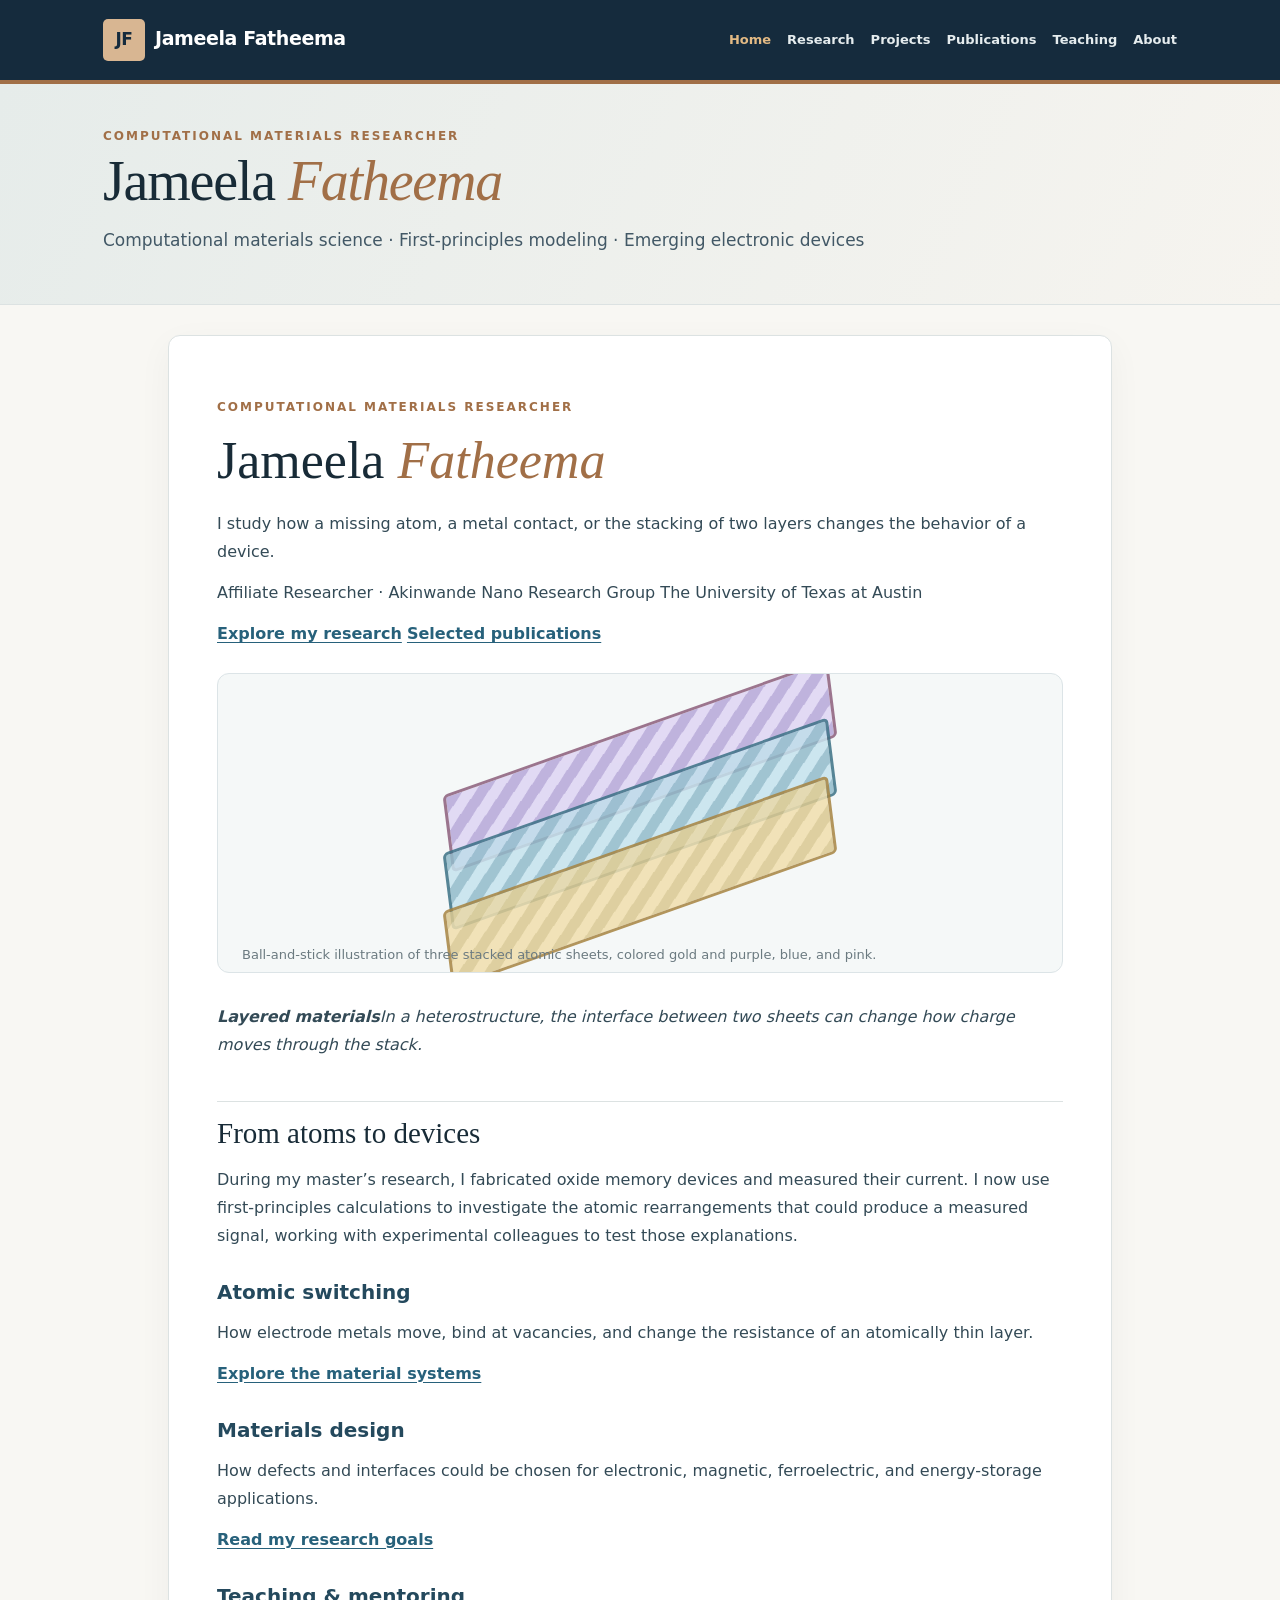
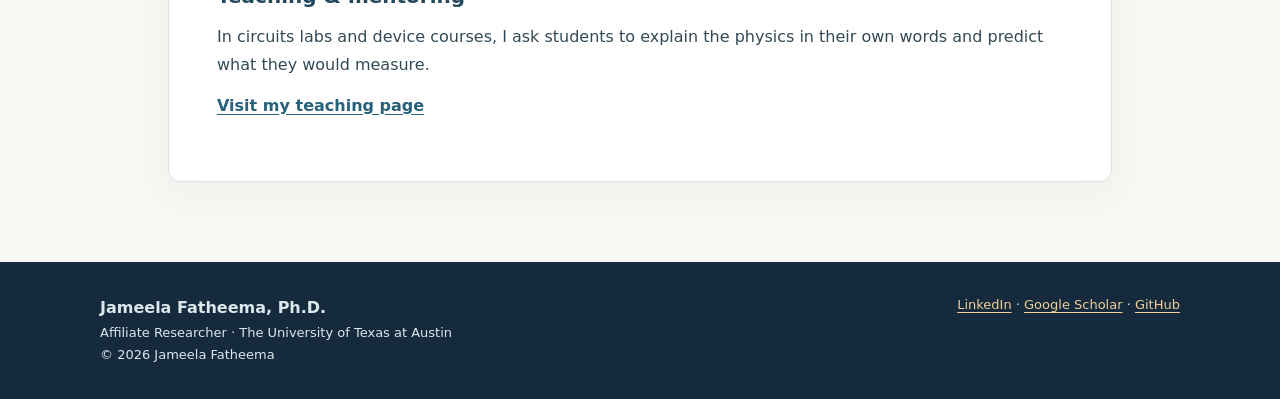
==== docs/index.html @ efac2093 "Add GitHub Pages mirror of academic research website" ====
<!doctype html>
<html lang="en"><head><meta charset="utf-8"><meta name="viewport" content="width=device-width, initial-scale=1"><meta name="description" content="Jameela Fatheema, affiliate researcher at UT Austin, connects atomic-scale modeling and experiments to study two-dimensional materials for emerging devices."><title>Jameela Fatheema | Computational Materials Researcher</title><link rel="stylesheet" href="./style.css"></head><body><a class="skip" href="#main-content">Skip to content</a><header><div class="head-inner"><a class="brand" href="./index.html"><span class="mark">JF</span>Jameela Fatheema</a><nav class="nav" aria-label="Main navigation"><a href="./index.html" aria-current="page">Home</a>
<a href="./research.html">Research</a>
<a href="./projects.html">Projects</a>
<a href="./publications.html">Publications</a>
<a href="./teaching.html">Teaching</a>
<a href="./about.html">About</a></nav></div></header><div class="intro"><div class="intro-inner"><p class="eyebrow">Computational materials researcher</p><h1>Jameela <em>Fatheema</em></h1><p>Computational materials science · First-principles modeling · Emerging electronic devices</p></div></div><div class="wrap"><main id="main-content" class="main-card"><p>Computational materials researcher</p>
<h1 id="jameela-fatheema">Jameela <em>Fatheema</em></h1>
<p>I study how a missing atom, a metal contact, or the stacking of two layers changes the behavior of a device.</p>
<p>Affiliate Researcher · Akinwande Nano Research Group The University of Texas at Austin</p>
<p><a href="./research.html">Explore my research</a> <a href="./publications.html">Selected publications</a></p>
<figure class="simple-figure art-layers"><div class="layer layer-one"></div><div class="layer layer-two"></div><div class="layer layer-three"></div><figcaption>Ball-and-stick illustration of three stacked atomic sheets, colored gold and purple, blue, and pink.</figcaption></figure>
<p><em><strong>Layered materials</strong>In a heterostructure, the interface between two sheets can change how charge moves through the stack.</em></p>
<h2 id="from-atoms-to-devices">From atoms to devices</h2>
<p>During my master’s research, I fabricated oxide memory devices and measured their current. I now use first-principles calculations to investigate the atomic rearrangements that could produce a measured signal, working with experimental colleagues to test those explanations.</p>
<h3 id="atomic-switching">Atomic switching</h3>
<p>How electrode metals move, bind at vacancies, and change the resistance of an atomically thin layer.</p>
<p><a href="./projects.html">Explore the material systems</a></p>
<h3 id="materials-design">Materials design</h3>
<p>How defects and interfaces could be chosen for electronic, magnetic, ferroelectric, and energy-storage applications.</p>
<p><a href="./research.html#goals">Read my research goals</a></p>
<h3 id="teaching-mentoring">Teaching &amp; mentoring</h3>
<p>In circuits labs and device courses, I ask students to explain the physics in their own words and predict what they would measure.</p>
<p><a href="./teaching.html">Visit my teaching page</a></p></main></div><footer><div class="inner"><div><strong>Jameela Fatheema, Ph.D.</strong><p>Affiliate Researcher · The University of Texas at Austin</p><p>© 2026 Jameela Fatheema</p></div><div><p><a href="https://www.linkedin.com/in/jameela-fatheema-aa6348159/">LinkedIn</a> · <a href="https://scholar.google.com/citations?user=cHxb59kAAAAJ&amp;hl=en">Google Scholar</a> · <a href="https://github.com/j-shah-7">GitHub</a></p></div></div></footer></body></html>
---- docs/style.css ----
:root{--bg:#f8f7f3;--paper:#fff;--ink:#182b37;--muted:#536b79;--accent:#a16f47;--line:#dce2e2;--dark:#152b3d}*{box-sizing:border-box}html{scroll-behavior:smooth}body{margin:0;background:var(--bg);color:var(--ink);font-family:system-ui,-apple-system,Segoe UI,Arial,sans-serif;font-size:16px;line-height:1.75}a{color:#27617b;text-underline-offset:3px}a:hover{color:#a16f47}header{background:var(--dark);color:#fff;border-bottom:4px solid var(--accent)}.head-inner{max-width:1130px;margin:auto;padding:19px 28px;display:flex;align-items:center;justify-content:space-between;gap:20px;flex-wrap:wrap}.brand{color:#fff;text-decoration:none;font-size:19px;font-weight:750;letter-spacing:-.4px}.brand .mark{display:inline-grid;place-items:center;width:42px;height:42px;margin-right:10px;background:#d8b692;color:#152b3d;border-radius:5px;font-size:17px}.nav{display:flex;flex-wrap:wrap;gap:16px}.nav a{color:#e5ecee;text-decoration:none;font-size:13px;font-weight:650}.nav a[aria-current="page"],.nav a:hover{color:#e3ba84}.intro{background:linear-gradient(115deg,#e6ecea,#f6f4ef);border-bottom:1px solid var(--line)}.intro-inner{max-width:1130px;margin:auto;padding:42px 28px 36px}.intro .eyebrow{color:#a16f47;text-transform:uppercase;letter-spacing:2px;font-size:12px;font-weight:800;margin:0 0 3px}.intro h1{margin:0 0 6px;font-family:Georgia,serif;font-size:clamp(34px,6vw,56px);line-height:1.14;font-weight:500;letter-spacing:-1.2px}.intro h1 em{font-style:italic;color:#a16f47}.intro p{max-width:800px;color:#425866;font-size:17px;margin:12px 0}.wrap{max-width:1000px;margin:0 auto;padding:30px 28px 80px}.main-card{background:var(--paper);border:1px solid var(--line);border-radius:12px;padding:clamp(22px,5vw,48px);box-shadow:0 10px 35px rgba(18,37,49,.045)}main h1{font-family:Georgia,serif;font-weight:500;font-size:clamp(32px,5vw,52px);line-height:1.15;margin:12px 0 20px}main h1 em{color:var(--accent)}main h2{font-size:clamp(22px,4vw,29px);line-height:1.25;margin:42px 0 14px;padding-top:13px;border-top:1px solid var(--line);font-family:Georgia,serif;font-weight:500}main h3{font-size:20px;line-height:1.35;margin:29px 0 7px;color:#24495d}main h4{font-size:17px;line-height:1.4;margin:24px 0 5px}main p{margin:13px 0;color:#334a56}main p:first-child{font-size:12px;letter-spacing:2px;text-transform:uppercase;color:#a16f47;font-weight:800}main a{font-weight:600}main .clean-list{padding-left:23px}main li{margin:6px 0}blockquote{background:#f4f7f6;border-left:4px solid #b58759;border-radius:0 8px 8px 0;padding:14px 22px;color:#355367;font-family:Georgia,serif;font-style:italic;margin:17px 0}hr{border:none;border-top:1px solid var(--line);margin:28px 0}.simple-figure{margin:25px 0 30px;padding:24px;border:1px solid #dce4e7;background:#f5f8f8;border-radius:12px;text-align:center;overflow:hidden}.simple-figure figcaption{color:#6b7a80;font-size:13px;text-align:left;margin-top:15px}.simple-figure svg{max-width:100%;height:auto}.art-layers{height:300px;position:relative;perspective:700px}.layer{position:absolute;left:27%;width:46%;height:80px;transform:skewY(-13deg) rotate(-7deg);border:3px solid #8c5f7c;opacity:.85;border-radius:5px}.layer-one{top:52px;background:repeating-linear-gradient(135deg,#b6a7d9 0 12px,#ded5f4 12px 24px)}.layer-two{top:110px;background:repeating-linear-gradient(135deg,#92bbcb 0 12px,#c5e3ee 12px 24px);border-color:#3b7185}.layer-three{top:168px;background:repeating-linear-gradient(135deg,#dbc991 0 12px,#f1dfae 12px 24px);border-color:#a78441}.art-layers figcaption{position:absolute;bottom:6px}.schematic-row{display:flex;justify-content:center;gap:10px;flex-wrap:wrap}.schematic-row span{padding:10px;background:#e9eeed;border:1px solid #cad6d9;border-radius:6px;font-size:13px;color:#285066}.schematic-arrow{font-size:30px;color:#a16f47}.page-links{display:flex;gap:10px;flex-wrap:wrap;margin:20px 0}.page-links a,.pill{display:inline-block;background:#e8efed;border:1px solid #cddad9;border-radius:30px;padding:7px 14px;text-decoration:none;font-size:13px}footer{background:var(--dark);color:#dce7ec;padding:32px 28px}footer .inner{max-width:1080px;margin:auto;display:flex;justify-content:space-between;gap:20px;flex-wrap:wrap}footer a{color:#efcf9d}footer p{margin:0;font-size:13px}.skip{position:absolute;left:-200vw}.skip:focus{left:6px;top:6px;background:#fff;padding:10px;z-index:100}#questions,#goals,#courses,#student-comments,#experience{scroll-margin-top:30px}@media(max-width:690px){.head-inner{padding:16px}.nav{gap:9px}.nav a{font-size:12px}.intro-inner{padding:30px 18px}.wrap{padding:18px 12px 48px}.main-card{padding:23px 18px}.art-layers{height:250px}.art-layers figcaption{bottom:2px}}
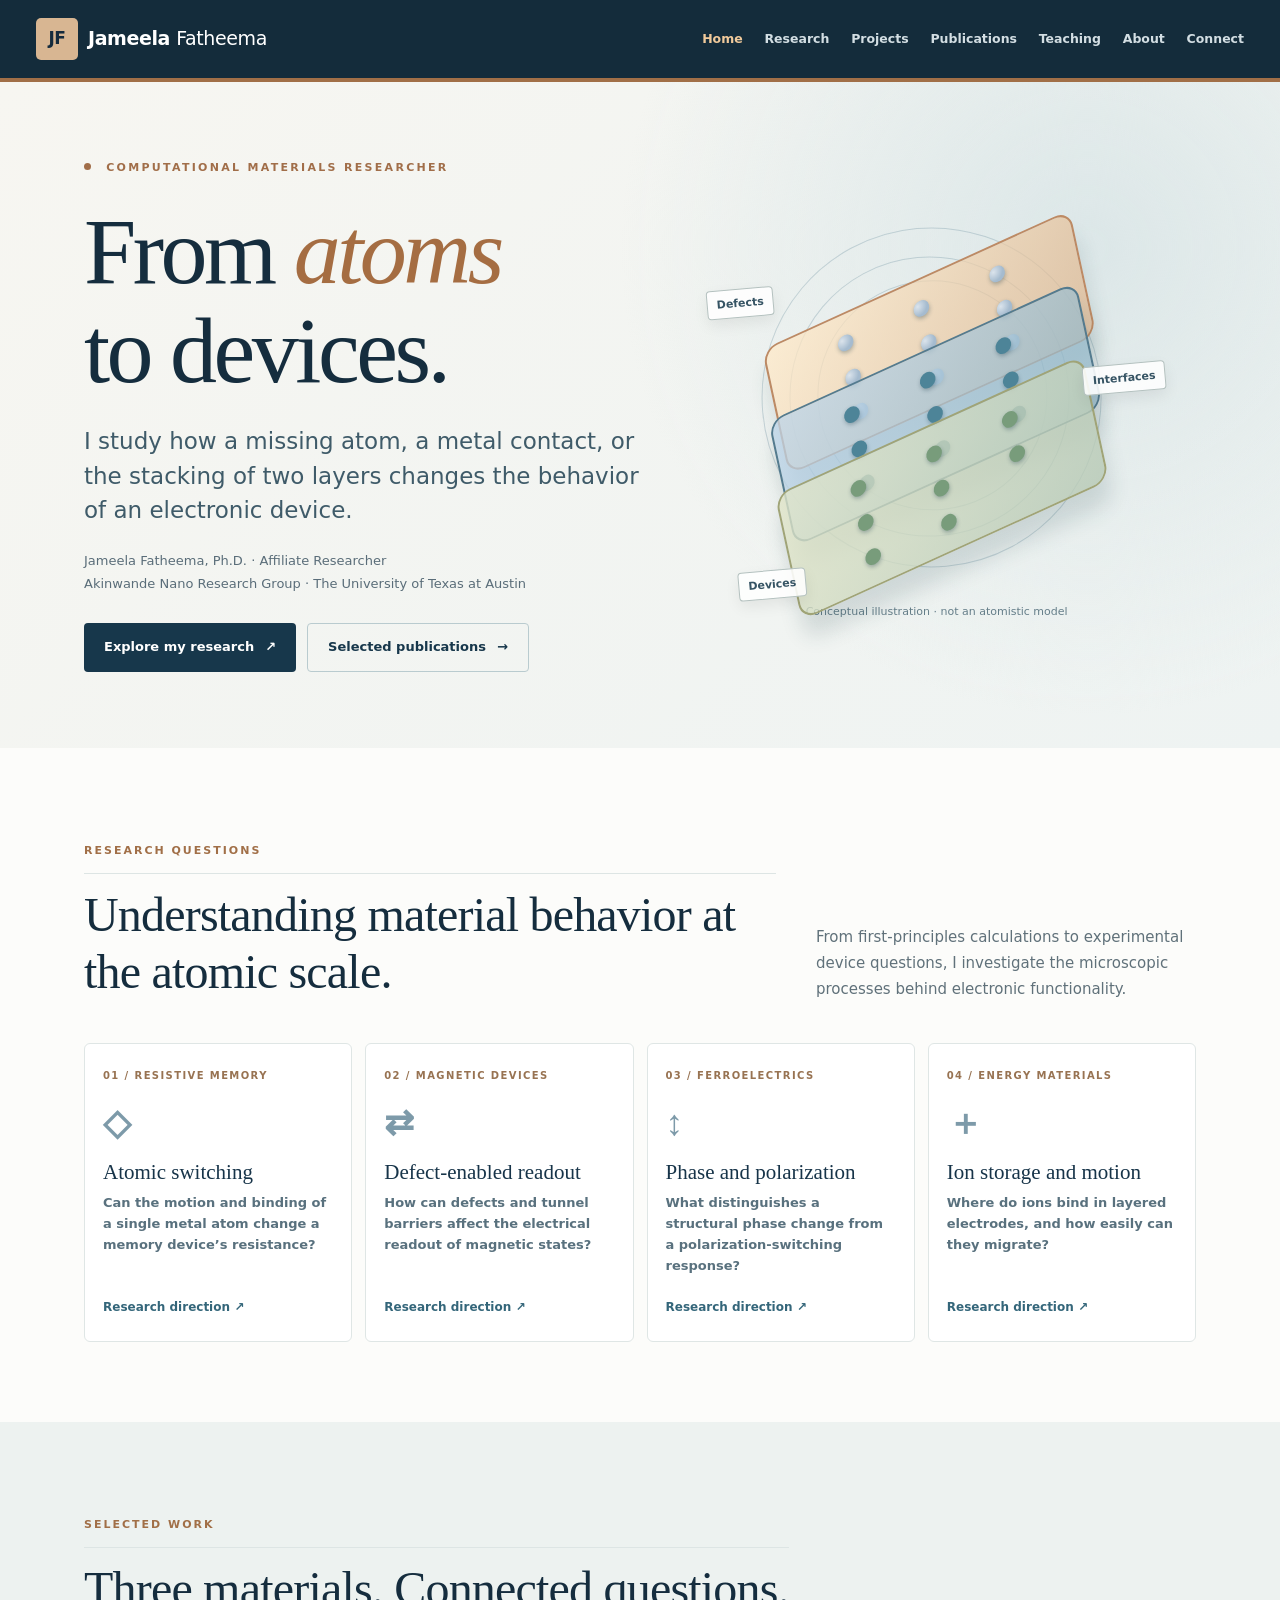
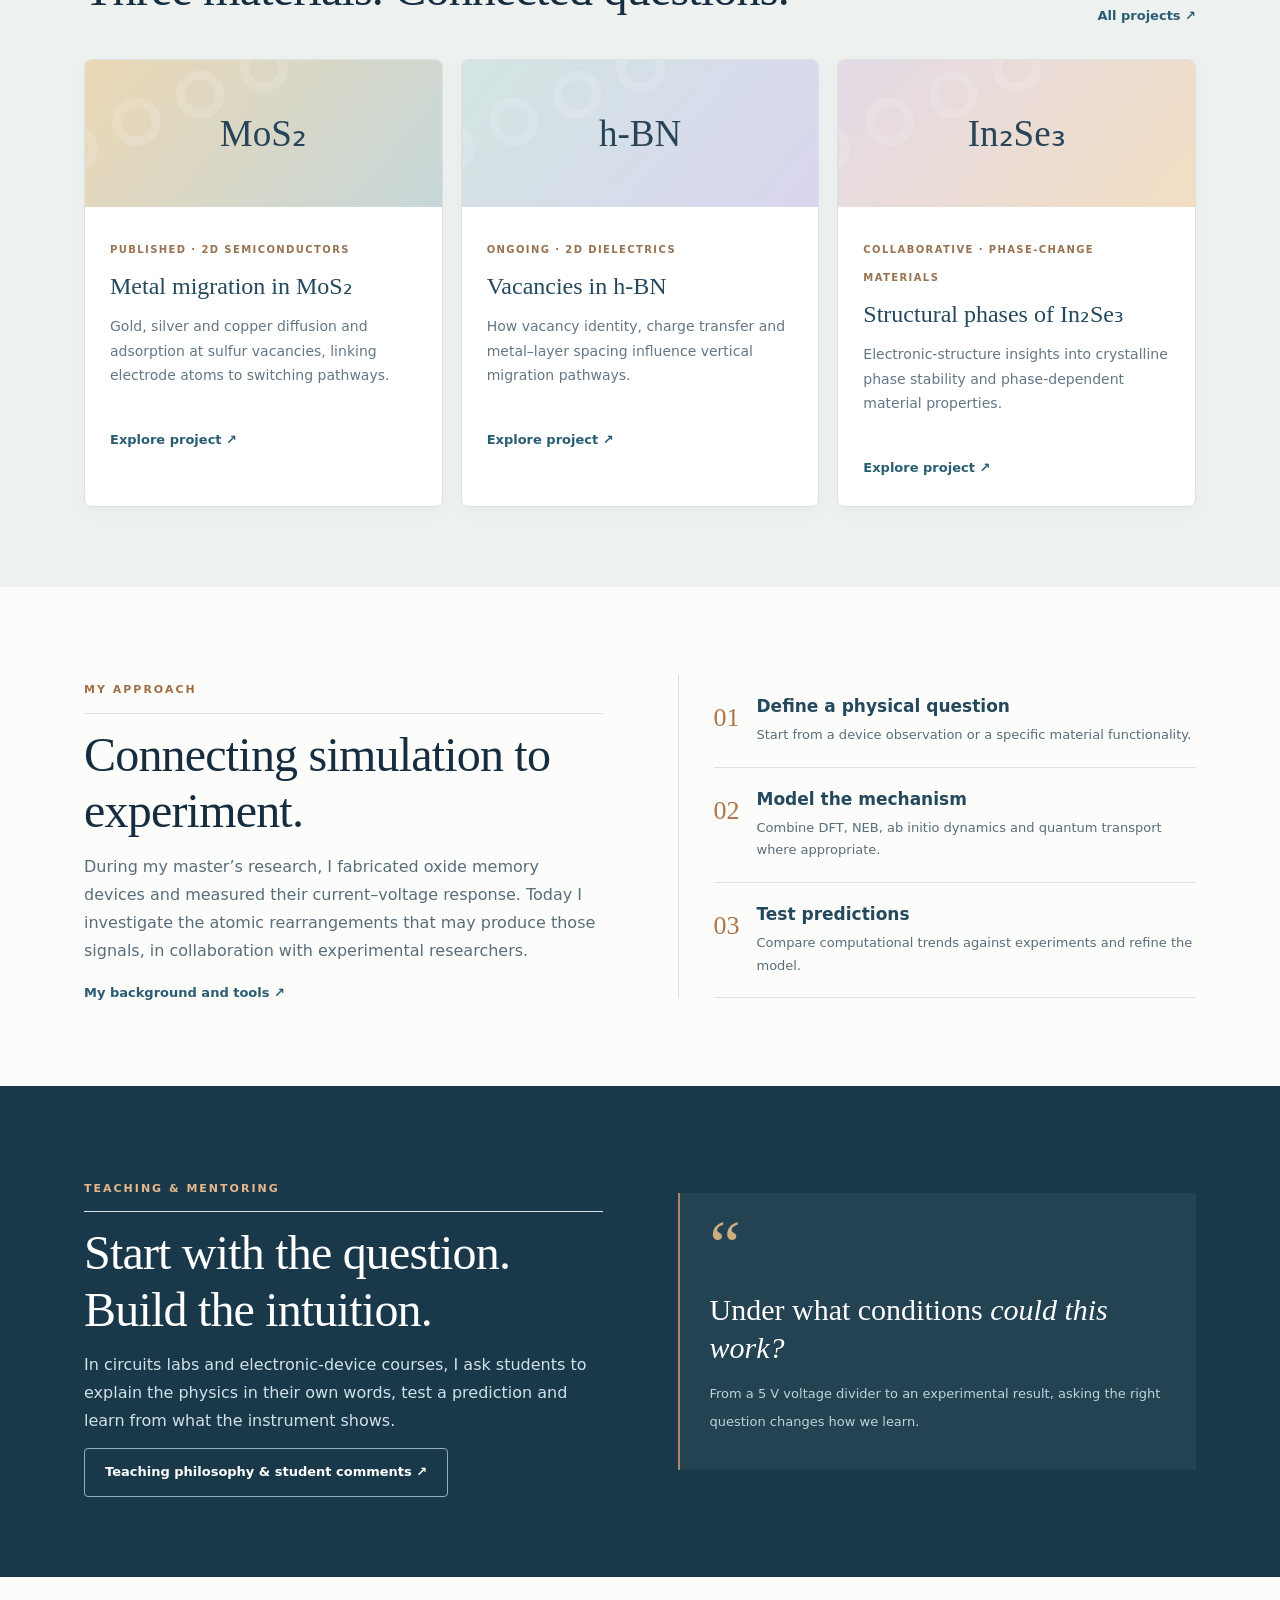
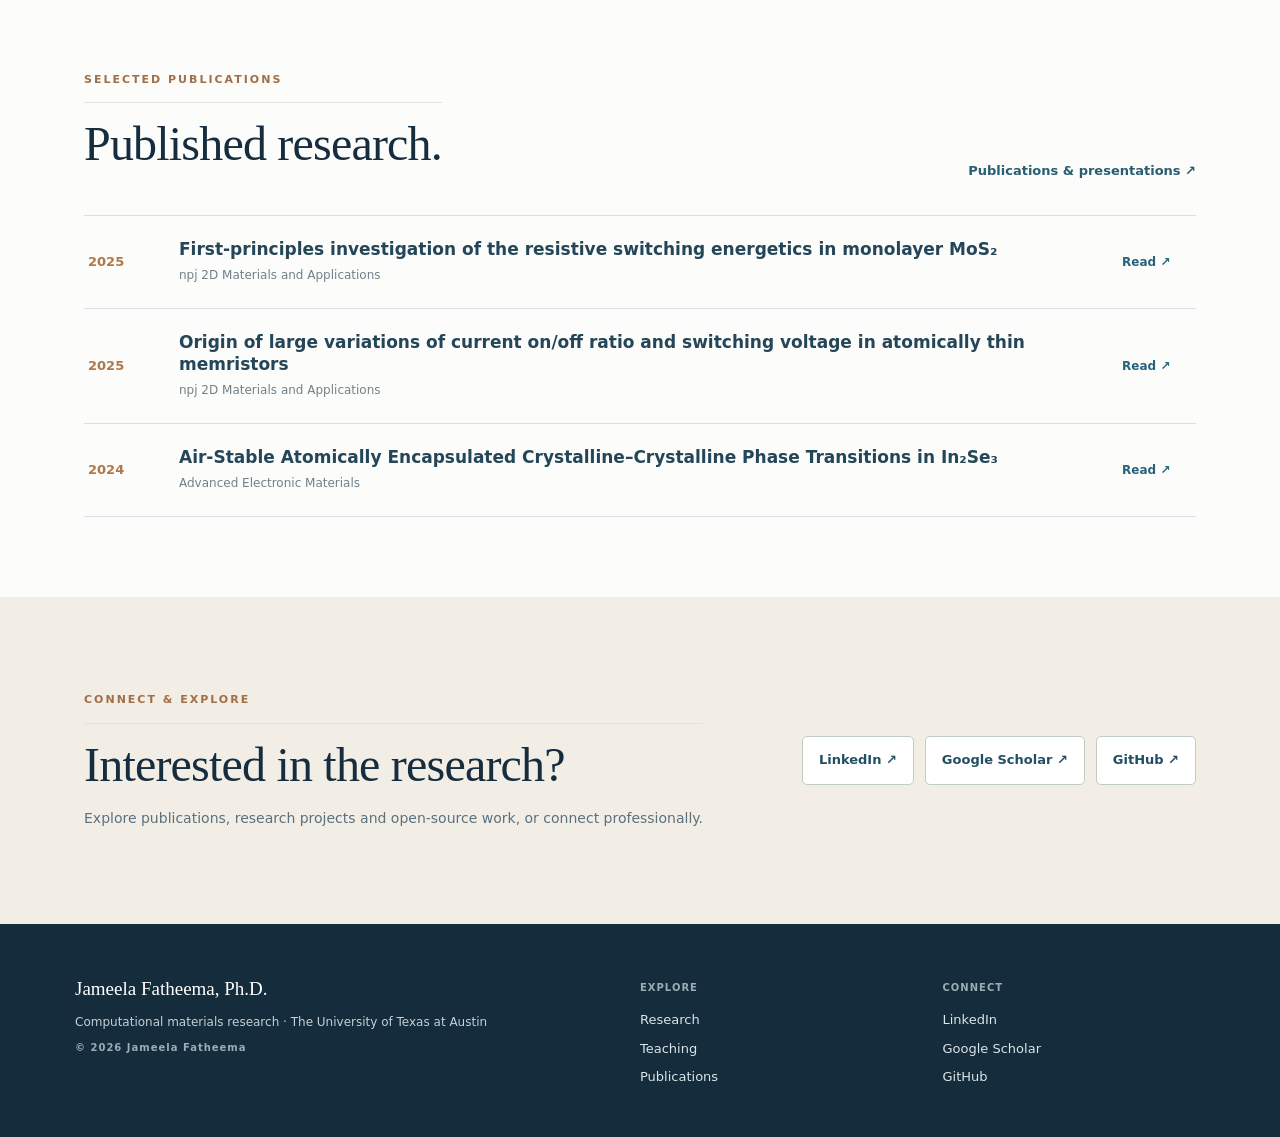
==== commit 989d8947: "Expand academic website with multi-section homepage and interactive teaching demo" ====
--- a/docs/index.html
+++ b/docs/index.html
@@ -1,24 +1,23 @@
-<!doctype html>
-<html lang="en"><head><meta charset="utf-8"><meta name="viewport" content="width=device-width, initial-scale=1"><meta name="description" content="Jameela Fatheema, affiliate researcher at UT Austin, connects atomic-scale modeling and experiments to study two-dimensional materials for emerging devices."><title>Jameela Fatheema | Computational Materials Researcher</title><link rel="stylesheet" href="./style.css"></head><body><a class="skip" href="#main-content">Skip to content</a><header><div class="head-inner"><a class="brand" href="./index.html"><span class="mark">JF</span>Jameela Fatheema</a><nav class="nav" aria-label="Main navigation"><a href="./index.html" aria-current="page">Home</a>
-<a href="./research.html">Research</a>
-<a href="./projects.html">Projects</a>
-<a href="./publications.html">Publications</a>
-<a href="./teaching.html">Teaching</a>
-<a href="./about.html">About</a></nav></div></header><div class="intro"><div class="intro-inner"><p class="eyebrow">Computational materials researcher</p><h1>Jameela <em>Fatheema</em></h1><p>Computational materials science · First-principles modeling · Emerging electronic devices</p></div></div><div class="wrap"><main id="main-content" class="main-card"><p>Computational materials researcher</p>
-<h1 id="jameela-fatheema">Jameela <em>Fatheema</em></h1>
-<p>I study how a missing atom, a metal contact, or the stacking of two layers changes the behavior of a device.</p>
-<p>Affiliate Researcher · Akinwande Nano Research Group The University of Texas at Austin</p>
-<p><a href="./research.html">Explore my research</a> <a href="./publications.html">Selected publications</a></p>
-<figure class="simple-figure art-layers"><div class="layer layer-one"></div><div class="layer layer-two"></div><div class="layer layer-three"></div><figcaption>Ball-and-stick illustration of three stacked atomic sheets, colored gold and purple, blue, and pink.</figcaption></figure>
-<p><em><strong>Layered materials</strong>In a heterostructure, the interface between two sheets can change how charge moves through the stack.</em></p>
-<h2 id="from-atoms-to-devices">From atoms to devices</h2>
-<p>During my master’s research, I fabricated oxide memory devices and measured their current. I now use first-principles calculations to investigate the atomic rearrangements that could produce a measured signal, working with experimental colleagues to test those explanations.</p>
-<h3 id="atomic-switching">Atomic switching</h3>
-<p>How electrode metals move, bind at vacancies, and change the resistance of an atomically thin layer.</p>
-<p><a href="./projects.html">Explore the material systems</a></p>
-<h3 id="materials-design">Materials design</h3>
-<p>How defects and interfaces could be chosen for electronic, magnetic, ferroelectric, and energy-storage applications.</p>
-<p><a href="./research.html#goals">Read my research goals</a></p>
-<h3 id="teaching-mentoring">Teaching &amp; mentoring</h3>
-<p>In circuits labs and device courses, I ask students to explain the physics in their own words and predict what they would measure.</p>
-<p><a href="./teaching.html">Visit my teaching page</a></p></main></div><footer><div class="inner"><div><strong>Jameela Fatheema, Ph.D.</strong><p>Affiliate Researcher · The University of Texas at Austin</p><p>© 2026 Jameela Fatheema</p></div><div><p><a href="https://www.linkedin.com/in/jameela-fatheema-aa6348159/">LinkedIn</a> · <a href="https://scholar.google.com/citations?user=cHxb59kAAAAJ&amp;hl=en">Google Scholar</a> · <a href="https://github.com/j-shah-7">GitHub</a></p></div></div></footer></body></html>+<!doctype html><html lang="en"><head><meta charset="utf-8"><meta name="viewport" content="width=device-width,initial-scale=1"><meta name="description" content="Research, publications, teaching and computational materials modeling by Jameela Fatheema, Ph.D., UT Austin."><meta name="theme-color" content="#142c3b"><title>Jameela Fatheema | Computational Materials Researcher</title><link rel="stylesheet" href="./style.css"></head><body><a class="skip" href="#main-content">Skip to content</a><header class="site-header"><div class="head-inner"><a class="brand" href="./index.html"><span class="mark">JF</span><span>Jameela <span class="brand-light">Fatheema</span></span></a><nav class="nav" aria-label="Primary navigation"><a href="./index.html" data-nav="home" aria-current="page">Home</a><a href="./research.html" data-nav="research">Research</a><a href="./projects.html" data-nav="projects">Projects</a><a href="./publications.html" data-nav="publications">Publications</a><a href="./teaching.html" data-nav="teaching">Teaching</a><a href="./about.html" data-nav="about">About</a><a href="./contact.html" data-nav="contact">Connect</a></nav></div></header>
+<main id="main-content" class="home-main">
+<section class="home-hero"><div class="home-container hero-grid"><div class="hero-copy"><span class="eyebrow"><span class="eyebrow-dot"></span> Computational materials researcher</span><h1>From <em>atoms</em><br>to devices.</h1><p class="hero-lede">I study how a missing atom, a metal contact, or the stacking of two layers changes the behavior of an electronic device.</p><p class="hero-affiliation">Jameela Fatheema, Ph.D. <span aria-hidden="true">·</span> Affiliate Researcher<br>Akinwande Nano Research Group · The University of Texas at Austin</p><div class="action-row"><a href="./research.html" class="btn btn-primary">Explore my research <span aria-hidden="true">↗</span></a><a href="./publications.html" class="btn btn-quiet">Selected publications <span aria-hidden="true">→</span></a></div></div><div class="hero-art" role="img" aria-label="Illustrative layered materials diagram. Atom-scale phenomena connect to device-scale behavior."><div class="art-canvas"><span class="orb orb-one"></span><span class="orb orb-two"></span><span class="orb orb-three"></span><div class="atom-layer first"><i></i><i></i><i></i><i></i><i></i><i></i><i></i><i></i><i></i></div><div class="atom-layer second"><i></i><i></i><i></i><i></i><i></i><i></i><i></i><i></i><i></i></div><div class="atom-layer third"><i></i><i></i><i></i><i></i><i></i><i></i><i></i><i></i></div><div class="art-callout callout-top">Defects</div><div class="art-callout callout-mid">Interfaces</div><div class="art-callout callout-bottom">Devices</div></div><p class="art-note">Conceptual illustration · not an atomistic model</p></div></div></section>
+<section class="home-section" id="research"><div class="home-container"><div class="section-head"><div><p class="eyebrow">Research questions</p><h2>Understanding material behavior at the atomic scale.</h2></div><p>From first-principles calculations to experimental device questions, I investigate the microscopic processes behind electronic functionality.</p></div><div class="feature-grid">
+<a class="feature-card" href="./research.html#questions"><span class="feature-number">01 / RESISTIVE MEMORY</span><div class="feature-glyph" aria-hidden="true">◇</div><h3>Atomic switching</h3><p>Can the motion and binding of a single metal atom change a memory device’s resistance?</p><span class="card-link">Research direction ↗</span></a>
+<a class="feature-card" href="./research.html#questions"><span class="feature-number">02 / MAGNETIC DEVICES</span><div class="feature-glyph" aria-hidden="true">⇄</div><h3>Defect-enabled readout</h3><p>How can defects and tunnel barriers affect the electrical readout of magnetic states?</p><span class="card-link">Research direction ↗</span></a>
+<a class="feature-card" href="./research.html#questions"><span class="feature-number">03 / FERROELECTRICS</span><div class="feature-glyph" aria-hidden="true">↕</div><h3>Phase and polarization</h3><p>What distinguishes a structural phase change from a polarization-switching response?</p><span class="card-link">Research direction ↗</span></a>
+<a class="feature-card" href="./research.html#goals"><span class="feature-number">04 / ENERGY MATERIALS</span><div class="feature-glyph" aria-hidden="true">＋</div><h3>Ion storage and motion</h3><p>Where do ions bind in layered electrodes, and how easily can they migrate?</p><span class="card-link">Research direction ↗</span></a>
+</div></div></section>
+<section class="home-section home-section-tint" id="work"><div class="home-container"><div class="section-head"><div><p class="eyebrow">Selected work</p><h2>Three materials. Connected questions.</h2></div><a href="./projects.html" class="text-link">All projects ↗</a></div><div class="project-grid">
+<article class="project-card"><div class="project-visual visual-mos"><span>MoS₂</span><div class="project-dots"><i></i><i></i><i></i><i></i></div></div><div class="project-info"><span class="meta">PUBLISHED · 2D SEMICONDUCTORS</span><h3>Metal migration in MoS₂</h3><p>Gold, silver and copper diffusion and adsorption at sulfur vacancies, linking electrode atoms to switching pathways.</p><a href="./projects.html#mos2">Explore project ↗</a></div></article>
+<article class="project-card"><div class="project-visual visual-hbn"><span>h-BN</span><div class="project-dots"><i></i><i></i><i></i><i></i></div></div><div class="project-info"><span class="meta">ONGOING · 2D DIELECTRICS</span><h3>Vacancies in h-BN</h3><p>How vacancy identity, charge transfer and metal–layer spacing influence vertical migration pathways.</p><a href="./projects.html#hbn">Explore project ↗</a></div></article>
+<article class="project-card"><div class="project-visual visual-inse"><span>In₂Se₃</span><div class="project-dots"><i></i><i></i><i></i><i></i></div></div><div class="project-info"><span class="meta">COLLABORATIVE · PHASE-CHANGE MATERIALS</span><h3>Structural phases of In₂Se₃</h3><p>Electronic-structure insights into crystalline phase stability and phase-dependent material properties.</p><a href="./projects.html#inse3">Explore project ↗</a></div></article>
+</div></div></section>
+<section class="home-section" id="approach"><div class="home-container"><div class="split-feature"><div><p class="eyebrow">My approach</p><h2>Connecting simulation to experiment.</h2><p>During my master’s research, I fabricated oxide memory devices and measured their current–voltage response. Today I investigate the atomic rearrangements that may produce those signals, in collaboration with experimental researchers.</p><a class="text-link" href="./about.html">My background and tools ↗</a></div><div class="approach-steps"><div><span>01</span><div><h3>Define a physical question</h3><p>Start from a device observation or a specific material functionality.</p></div></div><div><span>02</span><div><h3>Model the mechanism</h3><p>Combine DFT, NEB, ab initio dynamics and quantum transport where appropriate.</p></div></div><div><span>03</span><div><h3>Test predictions</h3><p>Compare computational trends against experiments and refine the model.</p></div></div></div></div></div></section>
+<section class="home-section home-section-dark" id="teaching"><div class="home-container split-feature teaching-feature"><div><p class="eyebrow">Teaching & mentoring</p><h2>Start with the question. Build the intuition.</h2><p>In circuits labs and electronic-device courses, I ask students to explain the physics in their own words, test a prediction and learn from what the instrument shows.</p><a class="btn btn-outline" href="./teaching.html">Teaching philosophy & student comments ↗</a></div><div class="teaching-note"><span class="quote-symbol">“</span><p>Under what conditions <em>could this work?</em></p><span>From a 5 V voltage divider to an experimental result, asking the right question changes how we learn.</span></div></div></section>
+<section class="home-section" id="publications"><div class="home-container"><div class="section-head"><div><p class="eyebrow">Selected publications</p><h2>Published research.</h2></div><a class="text-link" href="./publications.html">Publications & presentations ↗</a></div><div class="publications-preview">
+<article><span class="pub-year">2025</span><div><h3>First-principles investigation of the resistive switching energetics in monolayer MoS₂</h3><p>npj 2D Materials and Applications</p></div><a href="https://doi.org/10.1038/s41699-025-00593-x" target="_blank" rel="noopener noreferrer" aria-label="Read MoS2 publication">Read ↗</a></article>
+<article><span class="pub-year">2025</span><div><h3>Origin of large variations of current on/off ratio and switching voltage in atomically thin memristors</h3><p>npj 2D Materials and Applications</p></div><a href="https://doi.org/10.1038/s41699-025-00611-y" target="_blank" rel="noopener noreferrer" aria-label="Read transport publication">Read ↗</a></article>
+<article><span class="pub-year">2024</span><div><h3>Air-Stable Atomically Encapsulated Crystalline–Crystalline Phase Transitions in In₂Se₃</h3><p>Advanced Electronic Materials</p></div><a href="https://doi.org/10.1002/aelm.202300457" target="_blank" rel="noopener noreferrer" aria-label="Read In2Se3 publication">Read ↗</a></article>
+</div></div></section>
+<section class="home-section connect-strip" id="connect"><div class="home-container"><div><p class="eyebrow">Connect & explore</p><h2>Interested in the research?</h2><p>Explore publications, research projects and open-source work, or connect professionally.</p></div><div class="social-actions"><a href="https://www.linkedin.com/in/jameela-fatheema-aa6348159/" target="_blank" rel="noopener noreferrer">LinkedIn ↗</a><a href="https://scholar.google.com/citations?user=cHxb59kAAAAJ&amp;hl=en" target="_blank" rel="noopener noreferrer">Google Scholar ↗</a><a href="https://github.com/j-shah-7" target="_blank" rel="noopener noreferrer">GitHub ↗</a></div></div></section>
+</main><footer class="site-footer"><div class="footer-inner"><div><a class="footer-brand" href="./index.html">Jameela Fatheema, Ph.D.</a><p>Computational materials research · The University of Texas at Austin</p><p class="fine">© 2026 Jameela Fatheema</p></div><div><span class="fine light">EXPLORE</span><div class="footer-links"><a href="./research.html">Research</a><a href="./teaching.html">Teaching</a><a href="./publications.html">Publications</a></div></div><div><span class="fine light">CONNECT</span><div class="footer-links"><a href="https://www.linkedin.com/in/jameela-fatheema-aa6348159/" target="_blank" rel="noopener noreferrer">LinkedIn</a><a href="https://scholar.google.com/citations?user=cHxb59kAAAAJ&amp;hl=en" target="_blank" rel="noopener noreferrer">Google Scholar</a><a href="https://github.com/j-shah-7" target="_blank" rel="noopener noreferrer">GitHub</a></div></div></div></footer></body></html>
--- a/docs/style.css
+++ b/docs/style.css
@@ -1 +1,181 @@
-:root{--bg:#f8f7f3;--paper:#fff;--ink:#182b37;--muted:#536b79;--accent:#a16f47;--line:#dce2e2;--dark:#152b3d}*{box-sizing:border-box}html{scroll-behavior:smooth}body{margin:0;background:var(--bg);color:var(--ink);font-family:system-ui,-apple-system,Segoe UI,Arial,sans-serif;font-size:16px;line-height:1.75}a{color:#27617b;text-underline-offset:3px}a:hover{color:#a16f47}header{background:var(--dark);color:#fff;border-bottom:4px solid var(--accent)}.head-inner{max-width:1130px;margin:auto;padding:19px 28px;display:flex;align-items:center;justify-content:space-between;gap:20px;flex-wrap:wrap}.brand{color:#fff;text-decoration:none;font-size:19px;font-weight:750;letter-spacing:-.4px}.brand .mark{display:inline-grid;place-items:center;width:42px;height:42px;margin-right:10px;background:#d8b692;color:#152b3d;border-radius:5px;font-size:17px}.nav{display:flex;flex-wrap:wrap;gap:16px}.nav a{color:#e5ecee;text-decoration:none;font-size:13px;font-weight:650}.nav a[aria-current="page"],.nav a:hover{color:#e3ba84}.intro{background:linear-gradient(115deg,#e6ecea,#f6f4ef);border-bottom:1px solid var(--line)}.intro-inner{max-width:1130px;margin:auto;padding:42px 28px 36px}.intro .eyebrow{color:#a16f47;text-transform:uppercase;letter-spacing:2px;font-size:12px;font-weight:800;margin:0 0 3px}.intro h1{margin:0 0 6px;font-family:Georgia,serif;font-size:clamp(34px,6vw,56px);line-height:1.14;font-weight:500;letter-spacing:-1.2px}.intro h1 em{font-style:italic;color:#a16f47}.intro p{max-width:800px;color:#425866;font-size:17px;margin:12px 0}.wrap{max-width:1000px;margin:0 auto;padding:30px 28px 80px}.main-card{background:var(--paper);border:1px solid var(--line);border-radius:12px;padding:clamp(22px,5vw,48px);box-shadow:0 10px 35px rgba(18,37,49,.045)}main h1{font-family:Georgia,serif;font-weight:500;font-size:clamp(32px,5vw,52px);line-height:1.15;margin:12px 0 20px}main h1 em{color:var(--accent)}main h2{font-size:clamp(22px,4vw,29px);line-height:1.25;margin:42px 0 14px;padding-top:13px;border-top:1px solid var(--line);font-family:Georgia,serif;font-weight:500}main h3{font-size:20px;line-height:1.35;margin:29px 0 7px;color:#24495d}main h4{font-size:17px;line-height:1.4;margin:24px 0 5px}main p{margin:13px 0;color:#334a56}main p:first-child{font-size:12px;letter-spacing:2px;text-transform:uppercase;color:#a16f47;font-weight:800}main a{font-weight:600}main .clean-list{padding-left:23px}main li{margin:6px 0}blockquote{background:#f4f7f6;border-left:4px solid #b58759;border-radius:0 8px 8px 0;padding:14px 22px;color:#355367;font-family:Georgia,serif;font-style:italic;margin:17px 0}hr{border:none;border-top:1px solid var(--line);margin:28px 0}.simple-figure{margin:25px 0 30px;padding:24px;border:1px solid #dce4e7;background:#f5f8f8;border-radius:12px;text-align:center;overflow:hidden}.simple-figure figcaption{color:#6b7a80;font-size:13px;text-align:left;margin-top:15px}.simple-figure svg{max-width:100%;height:auto}.art-layers{height:300px;position:relative;perspective:700px}.layer{position:absolute;left:27%;width:46%;height:80px;transform:skewY(-13deg) rotate(-7deg);border:3px solid #8c5f7c;opacity:.85;border-radius:5px}.layer-one{top:52px;background:repeating-linear-gradient(135deg,#b6a7d9 0 12px,#ded5f4 12px 24px)}.layer-two{top:110px;background:repeating-linear-gradient(135deg,#92bbcb 0 12px,#c5e3ee 12px 24px);border-color:#3b7185}.layer-three{top:168px;background:repeating-linear-gradient(135deg,#dbc991 0 12px,#f1dfae 12px 24px);border-color:#a78441}.art-layers figcaption{position:absolute;bottom:6px}.schematic-row{display:flex;justify-content:center;gap:10px;flex-wrap:wrap}.schematic-row span{padding:10px;background:#e9eeed;border:1px solid #cad6d9;border-radius:6px;font-size:13px;color:#285066}.schematic-arrow{font-size:30px;color:#a16f47}.page-links{display:flex;gap:10px;flex-wrap:wrap;margin:20px 0}.page-links a,.pill{display:inline-block;background:#e8efed;border:1px solid #cddad9;border-radius:30px;padding:7px 14px;text-decoration:none;font-size:13px}footer{background:var(--dark);color:#dce7ec;padding:32px 28px}footer .inner{max-width:1080px;margin:auto;display:flex;justify-content:space-between;gap:20px;flex-wrap:wrap}footer a{color:#efcf9d}footer p{margin:0;font-size:13px}.skip{position:absolute;left:-200vw}.skip:focus{left:6px;top:6px;background:#fff;padding:10px;z-index:100}#questions,#goals,#courses,#student-comments,#experience{scroll-margin-top:30px}@media(max-width:690px){.head-inner{padding:16px}.nav{gap:9px}.nav a{font-size:12px}.intro-inner{padding:30px 18px}.wrap{padding:18px 12px 48px}.main-card{padding:23px 18px}.art-layers{height:250px}.art-layers figcaption{bottom:2px}}+:root{--bg:#f8f7f3;--paper:#fff;--ink:#182b37;--muted:#536b79;--accent:#a16f47;--line:#dce2e2;--dark:#152b3d}*{box-sizing:border-box}html{scroll-behavior:smooth}body{margin:0;background:var(--bg);color:var(--ink);font-family:system-ui,-apple-system,Segoe UI,Arial,sans-serif;font-size:16px;line-height:1.75}a{color:#27617b;text-underline-offset:3px}a:hover{color:#a16f47}header{background:var(--dark);color:#fff;border-bottom:4px solid var(--accent)}.head-inner{max-width:1130px;margin:auto;padding:19px 28px;display:flex;align-items:center;justify-content:space-between;gap:20px;flex-wrap:wrap}.brand{color:#fff;text-decoration:none;font-size:19px;font-weight:750;letter-spacing:-.4px}.brand .mark{display:inline-grid;place-items:center;width:42px;height:42px;margin-right:10px;background:#d8b692;color:#152b3d;border-radius:5px;font-size:17px}.nav{display:flex;flex-wrap:wrap;gap:16px}.nav a{color:#e5ecee;text-decoration:none;font-size:13px;font-weight:650}.nav a[aria-current="page"],.nav a:hover{color:#e3ba84}.intro{background:linear-gradient(115deg,#e6ecea,#f6f4ef);border-bottom:1px solid var(--line)}.intro-inner{max-width:1130px;margin:auto;padding:42px 28px 36px}.intro .eyebrow{color:#a16f47;text-transform:uppercase;letter-spacing:2px;font-size:12px;font-weight:800;margin:0 0 3px}.intro h1{margin:0 0 6px;font-family:Georgia,serif;font-size:clamp(34px,6vw,56px);line-height:1.14;font-weight:500;letter-spacing:-1.2px}.intro h1 em{font-style:italic;color:#a16f47}.intro p{max-width:800px;color:#425866;font-size:17px;margin:12px 0}.wrap{max-width:1000px;margin:0 auto;padding:30px 28px 80px}.main-card{background:var(--paper);border:1px solid var(--line);border-radius:12px;padding:clamp(22px,5vw,48px);box-shadow:0 10px 35px rgba(18,37,49,.045)}main h1{font-family:Georgia,serif;font-weight:500;font-size:clamp(32px,5vw,52px);line-height:1.15;margin:12px 0 20px}main h1 em{color:var(--accent)}main h2{font-size:clamp(22px,4vw,29px);line-height:1.25;margin:42px 0 14px;padding-top:13px;border-top:1px solid var(--line);font-family:Georgia,serif;font-weight:500}main h3{font-size:20px;line-height:1.35;margin:29px 0 7px;color:#24495d}main h4{font-size:17px;line-height:1.4;margin:24px 0 5px}main p{margin:13px 0;color:#334a56}main p:first-child{font-size:12px;letter-spacing:2px;text-transform:uppercase;color:#a16f47;font-weight:800}main a{font-weight:600}main .clean-list{padding-left:23px}main li{margin:6px 0}blockquote{background:#f4f7f6;border-left:4px solid #b58759;border-radius:0 8px 8px 0;padding:14px 22px;color:#355367;font-family:Georgia,serif;font-style:italic;margin:17px 0}hr{border:none;border-top:1px solid var(--line);margin:28px 0}.simple-figure{margin:25px 0 30px;padding:24px;border:1px solid #dce4e7;background:#f5f8f8;border-radius:12px;text-align:center;overflow:hidden}.simple-figure figcaption{color:#6b7a80;font-size:13px;text-align:left;margin-top:15px}.simple-figure svg{max-width:100%;height:auto}.art-layers{height:300px;position:relative;perspective:700px}.layer{position:absolute;left:27%;width:46%;height:80px;transform:skewY(-13deg) rotate(-7deg);border:3px solid #8c5f7c;opacity:.85;border-radius:5px}.layer-one{top:52px;background:repeating-linear-gradient(135deg,#b6a7d9 0 12px,#ded5f4 12px 24px)}.layer-two{top:110px;background:repeating-linear-gradient(135deg,#92bbcb 0 12px,#c5e3ee 12px 24px);border-color:#3b7185}.layer-three{top:168px;background:repeating-linear-gradient(135deg,#dbc991 0 12px,#f1dfae 12px 24px);border-color:#a78441}.art-layers figcaption{position:absolute;bottom:6px}.schematic-row{display:flex;justify-content:center;gap:10px;flex-wrap:wrap}.schematic-row span{padding:10px;background:#e9eeed;border:1px solid #cad6d9;border-radius:6px;font-size:13px;color:#285066}.schematic-arrow{font-size:30px;color:#a16f47}.page-links{display:flex;gap:10px;flex-wrap:wrap;margin:20px 0}.page-links a,.pill{display:inline-block;background:#e8efed;border:1px solid #cddad9;border-radius:30px;padding:7px 14px;text-decoration:none;font-size:13px}footer{background:var(--dark);color:#dce7ec;padding:32px 28px}footer .inner{max-width:1080px;margin:auto;display:flex;justify-content:space-between;gap:20px;flex-wrap:wrap}footer a{color:#efcf9d}footer p{margin:0;font-size:13px}.skip{position:absolute;left:-200vw}.skip:focus{left:6px;top:6px;background:#fff;padding:10px;z-index:100}#questions,#goals,#courses,#student-comments,#experience{scroll-margin-top:30px}@media(max-width:690px){.head-inner{padding:16px}.nav{gap:9px}.nav a{font-size:12px}.intro-inner{padding:30px 18px}.wrap{padding:18px 12px 48px}.main-card{padding:23px 18px}.art-layers{height:250px}.art-layers figcaption{bottom:2px}}
+/* Academic site 2026: expanded responsive design */
+:root{--ink:#152d3e;--muted:#547081;--gold:#b47c4d;--gold-soft:#f4e7d9;--tint:#edf3f2;--bg:#fcfcfa;--line:#dde5e4}
+body{background:var(--bg);color:var(--ink);font-size:16px}
+.site-header{background:#142c3b;color:#fff;position:relative;z-index:5}
+.site-header .head-inner{max-width:1260px;padding:18px 26px}
+.site-header .brand{display:flex;align-items:center;white-space:nowrap}
+.brand-light{font-weight:400}
+.site-header .nav{gap:clamp(8px,1.7vw,22px)}
+.site-header .nav a{font-size:12.5px;color:#d3dee3;transition:color .18s}
+.site-header .nav a:hover,.site-header .nav a[aria-current="page"]{color:#f1ca9b}
+.home-container{max-width:1160px;width:100%;margin:0 auto;padding-left:24px;padding-right:24px}
+.home-main p,.interior-main p{line-height:1.75}
+.home-hero{background:radial-gradient(circle at 85% 25%,#dce7e8 0,transparent 39%),linear-gradient(135deg,#f7f6f1,#eef3f2);overflow:hidden}
+.hero-grid{min-height:590px;display:grid;grid-template-columns:1.05fr .95fr;align-items:center;gap:20px;padding-top:70px;padding-bottom:76px}
+.hero-copy h1{font-family:Georgia,serif;font-size:clamp(54px,7.5vw,94px);font-weight:400;line-height:1.05;letter-spacing:-3.5px;margin:22px 0 25px}
+.hero-copy h1 em,.interior-hero h1 em{color:#a56d42}
+.eyebrow{font-size:11px!important;font-weight:800;letter-spacing:2.3px;text-transform:uppercase;color:#a16e49}
+.eyebrow-dot{display:inline-block;background:#a16e49;width:7px;height:7px;border-radius:100%;margin-right:9px;vertical-align:1px}
+.hero-lede{font-size:clamp(18px,2.3vw,23px);color:#3f5b69;max-width:600px;line-height:1.5!important;margin:0 0 22px}
+.hero-affiliation{font-size:13px;color:#5a6d79;margin-bottom:28px}
+.action-row,.social-actions{display:flex;gap:11px;flex-wrap:wrap}
+.btn{display:inline-flex;gap:11px;align-items:center;justify-content:center;text-decoration:none;border-radius:4px;padding:12px 20px;font-weight:720;font-size:13px;transition:transform .15s,background .15s}
+.btn:hover{transform:translateY(-2px)}
+.btn-primary{color:#fff;background:#17374b}
+.btn-primary:hover{color:#fff;background:#31576e}
+.btn-quiet{color:#17374b;background:transparent;border:1px solid #b9cbcf}
+.btn-outline{border:1px solid #94aebb;color:#fff}
+.btn-outline:hover{color:#fff;background:#ffffff17}
+.hero-art{min-height:440px;display:flex;flex-direction:column;align-items:center;justify-content:center;position:relative}
+.art-canvas{width:min(100%,465px);height:400px;position:relative;transform:rotate(-5deg)}
+.atom-layer{width:69%;height:132px;display:grid;grid-template-columns:repeat(3,1fr);gap:8px;padding:14px 44px;position:absolute;left:15%;border-radius:16px;transform:skewY(-13deg) rotate(-7deg);box-shadow:0 22px 20px #254a5326}
+.atom-layer i{width:16px;height:16px;border-radius:50%;display:block;margin:auto;background:radial-gradient(circle at 30% 30%,#fff9,#0000 60%),#a5bbcf;box-shadow:0 2px 4px #19384955}
+.atom-layer.first{top:74px;border:2px solid #bd8a64;background:linear-gradient(135deg,#ffeac9c0,#dcae82a8)}
+.atom-layer.second{top:146px;border:2px solid #547b8f;background:linear-gradient(135deg,#bdd5eac0,#8db4c5b3)}
+.atom-layer.second i{background:#4d8498}
+.atom-layer.third{top:220px;border:2px solid #a0a477;background:linear-gradient(135deg,#e2e6c9c9,#b4c7b3c9)}
+.atom-layer.third i{background:#789c7b}
+.orb{position:absolute;border:1px solid #537b8e44;border-radius:50%;transform:rotate(45deg)}
+.orb-one{width:340px;height:340px;left:58px;top:25px}.orb-two{width:280px;height:280px;left:86px;top:54px}.orb-three{width:230px;height:230px;left:114px;top:78px}
+.art-callout{position:absolute;padding:4px 9px;border:1px solid #b4c1bf;background:#ffffffe0;border-radius:4px;font-size:11px;color:#365464;box-shadow:0 6px 15px #0001;font-weight:650}
+.callout-top{left:12px;top:70px}.callout-mid{right:2px;top:178px}.callout-bottom{left:19px;bottom:18px}
+.art-note{font-size:11px;color:#657e89;margin:0}
+.home-section{padding:80px 0}
+.home-section-tint{background:#edf2f0}
+.section-head{display:flex;justify-content:space-between;gap:40px;align-items:end;margin-bottom:32px}
+.section-head h2,.split-feature h2,.connect-strip h2{font-family:Georgia,serif;font-weight:400;font-size:clamp(32px,4.3vw,48px);line-height:1.18;letter-spacing:-.8px;margin:10px 0}
+.section-head p:not(.eyebrow){max-width:380px;color:#60717a;font-size:15px;margin-bottom:8px}
+.feature-grid{display:grid;grid-template-columns:repeat(4,minmax(0,1fr));gap:13px}
+.feature-card{display:flex;flex-direction:column;min-height:270px;padding:23px 18px;background:white;border:1px solid #dfe6e5;text-decoration:none;border-radius:6px;transition:transform .15s,border-color .15s,box-shadow .15s}
+.feature-card:hover{transform:translateY(-4px);border-color:#b4c4c7;box-shadow:0 14px 35px #14364912}
+.feature-number,.meta{color:#987352;font-size:10px;letter-spacing:1.4px;font-weight:850}
+.feature-glyph{margin-top:8px;font-family:Georgia,serif;font-size:36px;color:#7d9aa9}
+.feature-card h3{font-family:Georgia,serif;font-size:21px;font-weight:500;line-height:1.25;color:#173449;margin:4px 0 8px}
+.feature-card p{font-size:13px;color:#59717e;margin:0 0 20px;line-height:1.6}
+.card-link{margin-top:auto;font-size:12px;font-weight:800;color:#34667a}
+.project-grid{display:grid;grid-template-columns:repeat(3,minmax(0,1fr));gap:18px}
+.project-card{background:#fff;border:1px solid #dbe3e2;border-radius:7px;overflow:hidden;box-shadow:0 6px 21px #0c263708}
+.project-visual{height:147px;position:relative;overflow:hidden;display:flex;align-items:center;justify-content:center}
+.project-visual span{font-size:37px;font-family:Georgia,serif;z-index:1;position:relative;color:#284459}
+.visual-mos{background:linear-gradient(130deg,#ebd8b5,#c6d7d9)}
+.visual-hbn{background:linear-gradient(130deg,#d3e5e2,#d9d6ef)}
+.visual-inse{background:linear-gradient(130deg,#e3dae7,#f2dec2)}
+.project-dots{position:absolute;inset:0;display:flex;flex-wrap:wrap;gap:18px;transform:rotate(-23deg) scale(1.15);opacity:.26}
+.project-dots i{display:block;width:42px;height:42px;border:8px solid #ffffff80;border-radius:50%}
+.project-info{padding:27px 25px 25px}
+.project-info h3{font-family:Georgia,serif;font-size:24px;font-weight:500;line-height:1.25;margin:9px 0}
+.project-info p{font-size:14px;color:#647784;min-height:98px}
+.project-info a,.text-link{font-weight:760;text-decoration:none;font-size:13px;color:#295d72}
+.project-info a:hover,.text-link:hover{text-decoration:underline}
+.split-feature{display:grid;grid-template-columns:1fr 1fr;align-items:center;gap:75px}
+.split-feature p:not(.eyebrow){font-size:16px;color:#586e7b}
+.approach-steps{border-left:1px solid #d6e1df;padding-left:35px}
+.approach-steps>div{display:flex;gap:17px;padding:20px 0;border-bottom:1px solid #dbe4e1}
+.approach-steps>div>span{color:#ae7448;font-family:Georgia,serif;font-size:26px}
+.approach-steps h3{margin:0;font-size:17px}
+.approach-steps p{font-size:13px!important;margin:6px 0 0}
+.home-section-dark{background:#19394a;color:white}
+.home-section-dark .eyebrow{color:#e7b88b}
+.home-section-dark h2{color:#fff}
+.home-section-dark p:not(.eyebrow){color:#d0e0e7}
+.teaching-note{border-left:2px solid #ae8663;padding:35px 30px;background:#ffffff0b}
+.quote-symbol{font-size:70px;line-height:0.5;color:#cfad82;font-family:Georgia,serif}
+.teaching-note p{font-size:30px!important;line-height:1.25!important;color:white!important;font-family:Georgia,serif}
+.teaching-note>span:last-child{font-size:13px;color:#bed1d8}
+.publications-preview{border-top:1px solid #d8e1e2}
+.publications-preview article{display:grid;grid-template-columns:76px 1fr 70px;gap:15px;padding:22px 4px;border-bottom:1px solid #d8e1e2;align-items:center}
+.pub-year{font-weight:850;font-size:13px;color:#ae784a}
+.publications-preview h3{font-size:17px;margin:0 0 5px;color:#244658;font-weight:650;line-height:1.3}
+.publications-preview p{font-size:12px;color:#72808a;margin:0}
+.publications-preview a{font-size:12px;text-decoration:none;font-weight:850}
+.connect-strip{background:#f2ede5}
+.connect-strip .home-container{display:flex;gap:35px;align-items:center;justify-content:space-between}
+.connect-strip p:not(.eyebrow){font-size:14px;color:#5a717f}
+.social-actions a{color:#234f65;border:1px solid #c0ccc6;background:#fff;border-radius:5px;padding:12px 16px;font-weight:800;font-size:13px;text-decoration:none}
+.site-footer{padding:48px 24px;background:#142c3b;color:#c4d0d6}
+.footer-inner{max-width:1130px;margin:auto;display:grid;grid-template-columns:2fr 1fr 1fr;gap:40px}
+.footer-brand{color:#fff;font-family:Georgia,serif;font-size:19px;text-decoration:none}
+.site-footer p{font-size:12px;line-height:1.6;margin:8px 0}
+.site-footer .fine{color:#9aadb6;font-size:10px;font-weight:700;letter-spacing:1px}
+.footer-links{display:flex;flex-direction:column;gap:6px;margin-top:9px}
+.footer-links a{font-size:13px;color:#dce5e8;text-decoration:none}
+.footer-links a:hover{text-decoration:underline;color:#e1b991}
+.interior-hero{padding:64px 0 54px;background:linear-gradient(110deg,#e4eceb,#f7f4ee);border-bottom:1px solid #d9e1e1}
+.interior-hero h1{font-family:Georgia,serif;font-size:clamp(38px,6vw,65px);font-weight:400;line-height:1.13;letter-spacing:-1.5px;margin:9px 0 12px}
+.interior-hero p:not(.eyebrow){font-size:17px;color:#54707b;max-width:720px}
+.interior-main{padding-top:45px;padding-bottom:90px}
+.interior-main h2{font-family:Georgia,serif;font-weight:450}
+.legacy-content{background:#fff;border:1px solid #e0e7e5;border-radius:8px;padding:clamp(24px,5vw,55px);max-width:970px;margin:auto}
+.legacy-content h1{font-family:Georgia,serif;font-size:clamp(28px,5vw,43px);font-weight:400;line-height:1.2}
+.legacy-content h1 em{color:#a7734e}
+.legacy-content h2{font-size:29px;font-weight:450;margin-top:45px;padding-top:15px;border-top:1px solid #e2e8e7}
+.legacy-content h3{font-size:19px;color:#234a5d}
+.legacy-content p{color:#425866}
+.legacy-content a{color:#2c617a}
+.legacy-content .concept-panel{padding:28px;background:#f0f5f2;border-radius:7px;margin:35px 0}
+.concept-grid{display:grid;grid-template-columns:repeat(4,1fr);gap:9px;margin:16px 0}
+.concept-grid>div{background:#fff;border:1px solid #d4dfdb;border-radius:5px;padding:18px 12px;display:flex;flex-direction:column;gap:9px}
+.concept-grid b{color:#aa7650}
+.concept-grid span{font-size:13px;font-weight:750;line-height:1.3}
+.concept-panel>p{font-size:12px}
+.research-project{padding:40px 0 60px;border-bottom:1px solid #d9e3df}
+.research-project:first-child{padding-top:5px}
+.research-project-head{display:grid;grid-template-columns:minmax(0,1.4fr) minmax(0,1fr);gap:60px;align-items:center}
+.research-project h2{font-family:Georgia,serif;font-size:35px;line-height:1.2;margin:15px 0}
+.research-project p{color:#546c79}
+.topic-tags{display:flex;flex-wrap:wrap;gap:8px;margin:19px 0}
+.topic-tags span,.topic-tags a{font-size:12px;text-decoration:none;color:#3c6572;border:1px solid #d1dfdf;border-radius:30px;padding:6px 11px;background:#f1f6f5}
+.project-panel{border-radius:8px;background:linear-gradient(145deg,#eff3f0,#e3edee);border:1px solid #dce5e6;padding:30px}
+.panel-label{font-size:12px;font-weight:780;color:#2a5064;display:block;margin-bottom:19px}
+.bar-label{display:flex;justify-content:space-between;align-items:center;margin:17px 0 6px;font-size:13px;color:#395c6d}
+.bar-track{height:10px;border-radius:6px;background:#d2dde1;overflow:hidden}
+.bar-track div{height:100%;background:#a9784e;border-radius:6px}
+.figure-foot{font-size:11px!important;color:#71848f!important;margin:20px 0 0!important}
+.flow-diagram{display:flex;flex-direction:column;align-items:center;gap:4px}
+.flow-diagram div{padding:9px 22px;background:#fff;border:1px solid #d1dfdf;border-radius:5px;width:80%;text-align:center;font-size:13px;font-weight:700}
+.flow-diagram span{color:#b7875b}
+.phase-diagram{display:flex;align-items:center;justify-content:space-between;gap:8px;margin:30px 0}
+.phase-diagram span{display:grid;place-items:center;padding:14px;border:1px solid #d0dfe0;background:#fff;min-width:65px;border-radius:5px;font-size:20px;font-family:Georgia,serif}
+.phase-diagram b{color:#a17f63}
+.next-step{display:flex;align-items:center;justify-content:space-between;gap:15px;flex-wrap:wrap;margin-top:40px;padding:32px;background:#eef3ef;border-radius:7px}
+.next-step p{margin:0;font-family:Georgia,serif;font-size:21px}
+.list-section{margin-bottom:52px}
+.list-section-title{display:flex;align-items:baseline;gap:16px;border-bottom:1px solid #cfdddc;padding-bottom:15px;margin-bottom:12px}
+.list-section-title h2{font-size:30px;margin:0}
+.publication-card{display:grid;grid-template-columns:85px 1fr;gap:15px;padding:28px 12px;border-bottom:1px solid #dbe5e3}
+.publication-card h3,.info-card h3{font-family:Georgia,serif;color:#24485c;font-size:22px;font-weight:500;margin:8px 0 10px}
+.publication-card p,.info-card p{font-size:13px;color:#5d7180}
+.publication-card a{font-size:13px;font-weight:800;text-decoration:none}
+.info-card{border:1px solid #dce6e3;background:#fff;padding:28px;margin:13px 0;border-radius:7px}
+.teaching-intro{display:grid;grid-template-columns:.85fr 1.15fr;gap:50px;align-items:center;margin:5px 0 45px}
+.teaching-intro>div:first-child p{color:#536c78}
+.divider-demo{padding:28px;border-radius:8px;border:1px solid #d7e1e2;background:#f3f7f6}
+.divider-demo h2{font-size:26px;line-height:1.25;margin:9px 0}
+.divider-demo p{font-size:13px;color:#5c7380}
+.demo-buttons{display:flex;gap:8px;margin:20px 0 12px}
+.demo-button{padding:8px 14px;border-radius:4px;border:1px solid #cad8d9;background:#fff;color:#294c5e;cursor:pointer;font-weight:750}
+.demo-button.active{background:#1b4054;color:#fff}
+.circuit{display:grid;place-items:center;gap:0;padding:12px}
+.circuit-supply,.circuit-ground{font-size:13px;color:#4b697a}
+.circuit-resistor{min-width:88px;text-align:center;padding:6px 10px;border:2px solid #5e8792;background:#fff;border-radius:3px;margin:8px 0;position:relative;font-size:12px;font-weight:700}
+.circuit-resistor:before,.circuit-resistor:after{position:absolute;content:"";height:8px;width:2px;background:#5e8792;left:50%}
+.circuit-resistor:before{top:-9px}.circuit-resistor:after{bottom:-9px}
+.circuit-node{font-size:13px;color:#9a6c45}
+.load-indicator{font-size:12px;color:#647b83;border:1px dashed #9aafb5;padding:4px 10px;margin-top:8px}
+.voltage-readout{display:flex;align-items:center;justify-content:space-between;border-top:1px solid #d9e3e0;padding-top:13px}
+.voltage-readout span{font-size:12px;color:#506978}
+.voltage-readout strong{font-family:Georgia,serif;font-size:33px;color:#ad784f}
+.demo-explanation{font-size:12px!important}
+.legacy-content blockquote{font-family:Georgia,serif;background:#f3f7f5;color:#324f60}
+.connect-cards{display:flex;flex-direction:column;gap:15px;max-width:840px;margin:auto}
+.connect-cards>a{display:grid;grid-template-columns:66px 1fr 24px;gap:22px;align-items:center;border:1px solid #dce5e3;background:#fff;border-radius:8px;padding:28px;text-decoration:none}
+.connect-cards>a:hover{border-color:#b1c6c5;box-shadow:0 7px 30px #102e4110}
+.connect-icon{width:59px;height:59px;background:#e5efed;color:#285166;display:grid;place-items:center;border-radius:5px;font-weight:850}
+.connect-cards h2{font-size:26px;margin:5px 0}
+.connect-cards p{margin:0;color:#607780;font-size:13px}
+.connect-cards b{font-size:21px;color:#a16e49}
+@media(max-width:1000px){.feature-grid{grid-template-columns:repeat(2,minmax(0,1fr))}.hero-grid{min-height:520px}.site-header .head-inner{justify-content:center}.section-head{align-items:start}.project-grid{gap:11px}.project-info{padding:20px}.project-info p{min-height:120px}}
+@media(max-width:750px){.hero-grid,.split-feature,.research-project-head,.teaching-intro{grid-template-columns:1fr}.hero-grid{padding-top:44px;padding-bottom:44px;gap:0}.hero-art{min-height:300px}.art-canvas{transform:scale(.8) rotate(-5deg)}.hero-copy h1{letter-spacing:-2px}.section-head{display:block}.section-head p:not(.eyebrow){max-width:600px}.project-grid{grid-template-columns:1fr}.project-info p{min-height:0}.split-feature{gap:30px}.home-section{padding:55px 0}.connect-strip .home-container{display:block}.social-actions{margin-top:24px}.research-project-head{gap:25px}.publication-card{grid-template-columns:55px 1fr}.footer-inner{grid-template-columns:1fr 1fr}.footer-inner>div:first-child{grid-column:1/-1}.concept-grid{grid-template-columns:repeat(2,1fr)}}
+@media(max-width:520px){.home-container{padding-left:18px;padding-right:18px}.feature-grid{grid-template-columns:1fr}.feature-card{min-height:215px}.hero-art{min-height:280px}.art-canvas{transform:scale(.65) rotate(-5deg);transform-origin:center}.site-header .head-inner{padding:15px}.site-header .nav{justify-content:center}.site-header .nav a{font-size:11px}.hero-copy h1{font-size:52px}.publications-preview article{grid-template-columns:1fr 53px;gap:8px}.publications-preview .pub-year{grid-column:1/-1}.footer-inner{grid-template-columns:1fr}.footer-inner>div:first-child{grid-column:auto}.interior-hero{padding:40px 0}.legacy-content{padding:24px 18px}.project-panel{padding:22px}.connect-cards>a{padding:15px;grid-template-columns:42px 1fr 20px;gap:15px}.connect-icon{width:42px;height:42px}.next-step p{font-size:18px}}
+@media(prefers-reduced-motion:reduce){html{scroll-behavior:auto}.btn,.feature-card{transition:none}}
